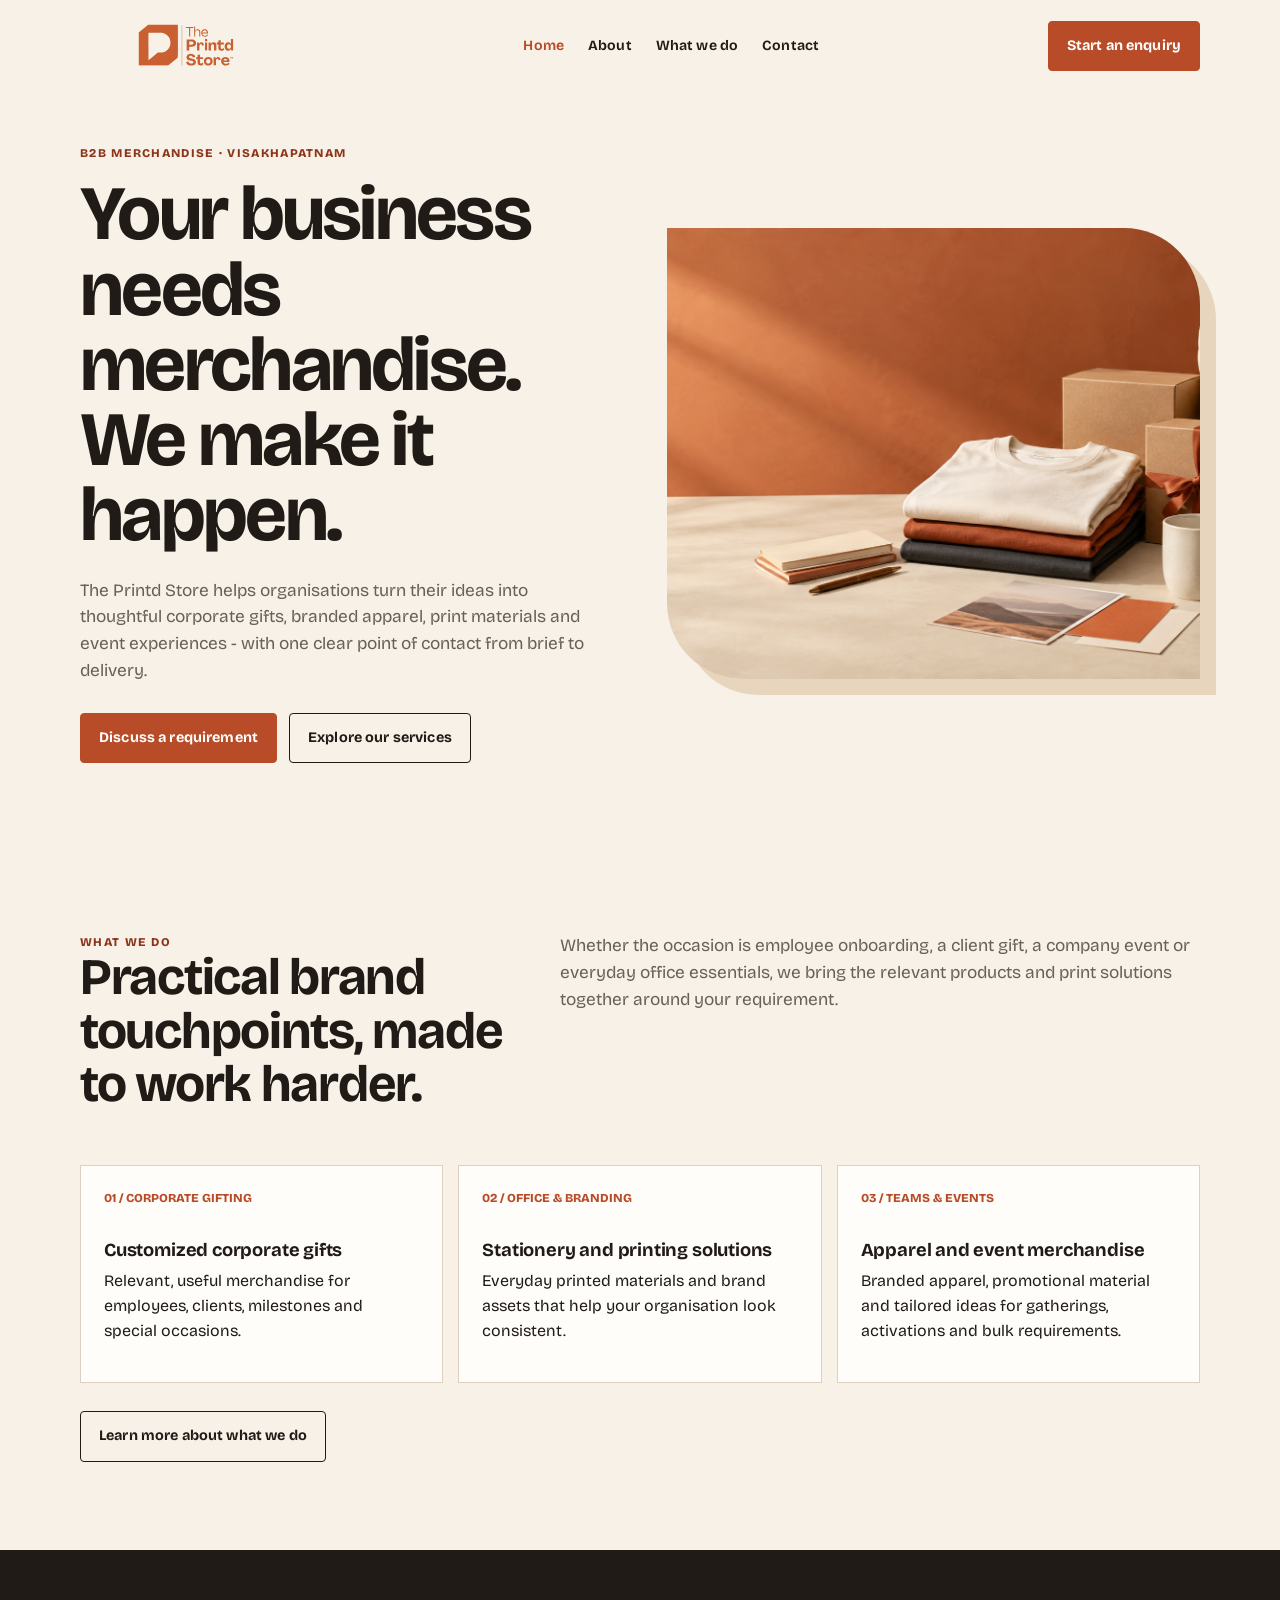
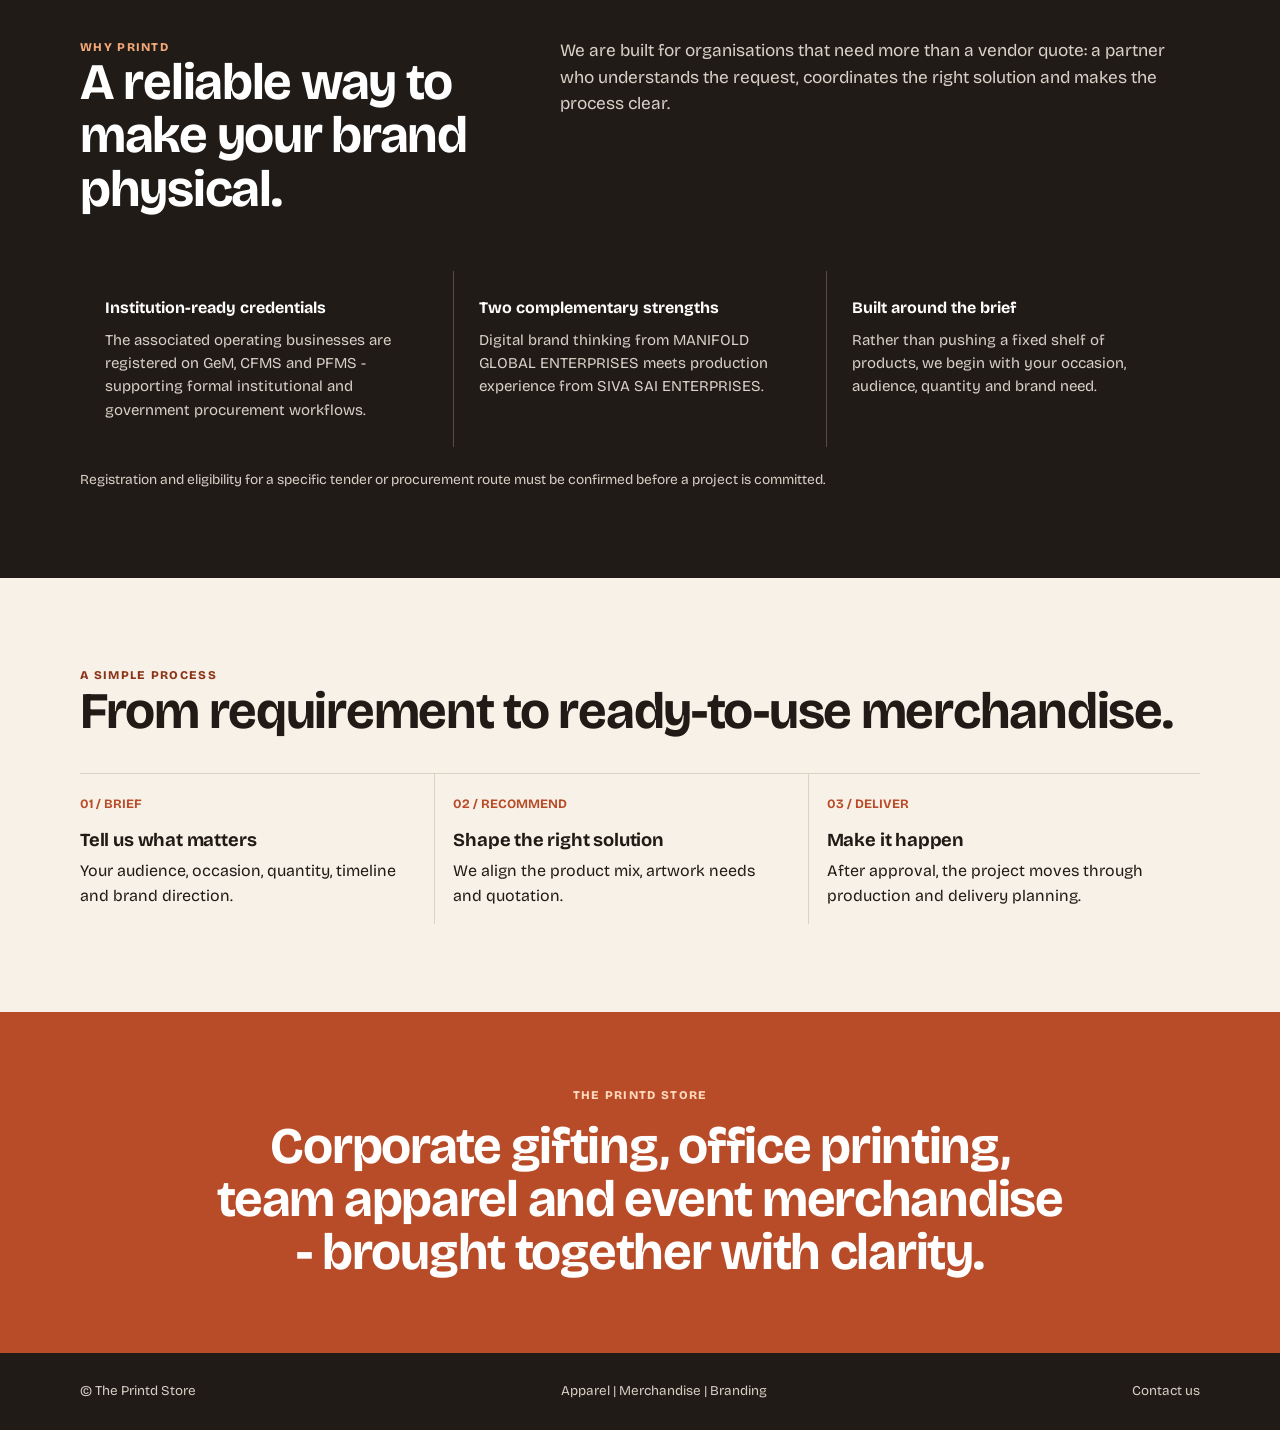
==== index.html @ 700ee6ad "Publish The Printd Store website draft" ====
<!doctype html>
<html lang="en"><head>
  <meta charset="UTF-8"><meta name="viewport" content="width=device-width, initial-scale=1.0">
  <meta name="description" content="The Printd Store creates B2B merchandise, corporate gifting, printing and branding solutions in Visakhapatnam.">
  <title>The Printd Store | Merchandise made for business</title><link rel="stylesheet" href="styles.css">
</head><body>
  <header class="wrap"><nav class="nav">
    <a class="brand" href="index.html" aria-label="The Printd Store home"><img src="assets/the-printd-store-header.svg" alt="The Printd Store"></a>
    <div class="links"><a aria-current="page" href="index.html">Home</a><a href="about.html">About</a><a href="services.html">What we do</a><a href="contact.html">Contact</a></div>
    <a class="button" href="contact.html">Start an enquiry</a>
  </nav></header>
  <main>
    <section class="hero wrap"><div class="hero-grid"><div>
      <div class="eyebrow">B2B Merchandise · Visakhapatnam</div>
      <h1>Your business needs merchandise.<br>We make it happen.</h1>
      <p class="lead">The Printd Store helps organisations turn their ideas into thoughtful corporate gifts, branded apparel, print materials and event experiences - with one clear point of contact from brief to delivery.</p>
      <div class="actions"><a class="button" href="contact.html">Discuss a requirement</a><a class="button outline" href="services.html">Explore our services</a></div>
    </div><img class="hero-image" src="assets/hero-merchandise.png" alt="Corporate merchandise including a mug, stationery, apparel and gift packaging"></div></section>
    <section id="solutions" class="wrap"><div class="split"><div><div class="eyebrow">What we do</div><h2>Practical brand touchpoints, made to work harder.</h2></div><p class="copy">Whether the occasion is employee onboarding, a client gift, a company event or everyday office essentials, we bring the relevant products and print solutions together around your requirement.</p></div>
      <div class="cards"><article class="card"><span class="num">01 / CORPORATE GIFTING</span><h3>Customized corporate gifts</h3><p>Relevant, useful merchandise for employees, clients, milestones and special occasions.</p></article><article class="card"><span class="num">02 / OFFICE &amp; BRANDING</span><h3>Stationery and printing solutions</h3><p>Everyday printed materials and brand assets that help your organisation look consistent.</p></article><article class="card"><span class="num">03 / TEAMS &amp; EVENTS</span><h3>Apparel and event merchandise</h3><p>Branded apparel, promotional material and tailored ideas for gatherings, activations and bulk requirements.</p></article></div>
      <div class="actions"><a class="button outline" href="services.html">Learn more about what we do</a></div>
    </section>
    <section class="why"><div class="wrap"><div class="split"><div><div class="eyebrow">Why Printd</div><h2>A reliable way to make your brand physical.</h2></div><p class="copy">We are built for organisations that need more than a vendor quote: a partner who understands the request, coordinates the right solution and makes the process clear.</p></div>
      <div class="why-grid"><div><strong>Institution-ready credentials</strong><p>The associated operating businesses are registered on GeM, CFMS and PFMS - supporting formal institutional and government procurement workflows.</p></div><div><strong>Two complementary strengths</strong><p>Digital brand thinking from MANIFOLD GLOBAL ENTERPRISES meets production experience from SIVA SAI ENTERPRISES.</p></div><div><strong>Built around the brief</strong><p>Rather than pushing a fixed shelf of products, we begin with your occasion, audience, quantity and brand need.</p></div></div>
      <p class="notice" style="color:#d9d0c7;margin:22px 0 0">Registration and eligibility for a specific tender or procurement route must be confirmed before a project is committed.</p>
    </div></section>
    <section class="wrap"><div class="eyebrow">A simple process</div><h2>From requirement to ready-to-use merchandise.</h2><div class="process"><div><strong>01 / BRIEF</strong><h3>Tell us what matters</h3><p>Your audience, occasion, quantity, timeline and brand direction.</p></div><div><strong>02 / RECOMMEND</strong><h3>Shape the right solution</h3><p>We align the product mix, artwork needs and quotation.</p></div><div><strong>03 / DELIVER</strong><h3>Make it happen</h3><p>After approval, the project moves through production and delivery planning.</p></div></div></section>
    <section class="statement"><div class="wrap"><div class="eyebrow">The Printd Store</div><h2>Corporate gifting, office printing, team apparel and event merchandise - brought together with clarity.</h2></div></section>
  </main><footer><div class="wrap footer-row"><span>© The Printd Store</span><span>Apparel | Merchandise | Branding</span><a href="contact.html">Contact us</a></div></footer>
</body></html>
---- styles.css ----
@font-face{font-family:'Bricolage Grotesque';src:url('assets/BricolageGrotesque-Variable.ttf') format('truetype');font-style:normal;font-weight:200 800;font-stretch:75% 100%;font-display:swap}
:root{--ink:#211b17;--cream:#f7f1e7;--paper:#fffdfa;--rust:#b94c28;--rust-dark:#8d351a;--sand:#e7d5bd;--muted:#696058;--line:#dfd1c1}*{box-sizing:border-box}html{scroll-behavior:smooth}body{margin:0;background:var(--cream);color:var(--ink);font:16px/1.55 'Bricolage Grotesque',Arial,sans-serif;font-optical-sizing:auto}a{color:inherit;text-decoration:none}.wrap{width:min(1120px,calc(100% - 40px));margin:auto}.nav{height:92px;display:flex;align-items:center;justify-content:space-between;gap:18px}.brand{display:flex;align-items:center;width:215px}.brand img{width:100%;height:auto;display:block}.links{display:flex;gap:24px;font-size:.88rem;font-weight:650;letter-spacing:.01em}.links a[aria-current=page]{color:var(--rust)}.button{display:inline-block;padding:13px 18px;border:1px solid var(--rust);border-radius:4px;background:var(--rust);color:#fff;font-size:.9rem;font-weight:700;letter-spacing:.01em;transition:.2s}.button:hover{background:var(--rust-dark);border-color:var(--rust-dark);transform:translateY(-1px)}.button.outline{background:transparent;color:var(--ink);border-color:var(--ink)}.eyebrow{color:var(--rust-dark);font-size:.74rem;font-weight:800;letter-spacing:.11em;text-transform:uppercase}h1,h2,h3,p{margin-top:0}h1{font-size:clamp(3rem,6vw,5.7rem);line-height:.98;letter-spacing:-.035em;margin:15px 0 24px}h2{font-size:clamp(2.1rem,4vw,3.45rem);line-height:1.04;letter-spacing:-.025em;margin-bottom:18px}h3{font-size:1.15rem;line-height:1.2;letter-spacing:-.01em;margin-bottom:8px}.lead,.copy{color:var(--muted);font-size:1.08rem}.hero{padding:52px 0 82px}.hero-grid{display:grid;grid-template-columns:1fr 1fr;gap:54px;align-items:center}.actions{display:flex;gap:12px;flex-wrap:wrap;margin-top:28px}.hero-image{width:100%;aspect-ratio:1.18/1;object-fit:cover;border-radius:0 76px 0 76px;box-shadow:16px 16px 0 var(--sand)}section{padding:88px 0}.split{display:grid;grid-template-columns:.8fr 1.2fr;gap:54px}.cards{display:grid;grid-template-columns:repeat(3,1fr);gap:15px;margin-top:36px}.card{min-height:210px;padding:23px;background:var(--paper);border:1px solid var(--line)}.card .num{display:block;color:var(--rust);font-size:.76rem;font-weight:800;margin-bottom:31px}.why{background:var(--ink);color:white}.why .copy{color:#d9d0c7}.why .eyebrow{color:#f3a878}.why-grid{display:grid;grid-template-columns:repeat(3,1fr);gap:1px;margin-top:37px;background:#574c44}.why-grid>div{padding:25px;background:var(--ink)}.why-grid strong{display:block;margin-bottom:8px}.why-grid p{margin:0;color:#d9d0c7;font-size:.94rem}.process{display:grid;grid-template-columns:repeat(3,1fr);margin-top:35px;border-top:1px solid var(--line)}.process>div{padding:20px 20px 0 0;margin-right:18px;border-right:1px solid var(--line)}.process>div:last-child{border:0}.process strong{display:block;color:var(--rust);font-size:.8rem;margin-bottom:15px}.statement{padding:74px 0;background:var(--rust);color:white;text-align:center}.statement h2{max-width:850px;margin:auto}.statement .eyebrow{color:#ffd9bd;margin-bottom:15px}.page-hero{padding:65px 0 64px;background:#ede0d0}.page-hero h1{max-width:760px}.about-grid,.contact-grid{display:grid;grid-template-columns:1fr 1fr;gap:22px}.panel{padding:30px;background:var(--paper);border:1px solid var(--line)}.panel p{margin-bottom:0;color:var(--muted)}.contact-list{display:grid;gap:12px;margin-top:27px}.contact-option{padding:20px;background:var(--paper);border:1px solid var(--line)}.contact-option small{display:block;color:var(--rust-dark);font-weight:bold;margin-bottom:4px}.form{display:grid;gap:14px}.form label{font-size:.84rem;font-weight:700}.form input,.form select,.form textarea{width:100%;margin-top:5px;border:1px solid #cdbba8;background:var(--paper);padding:11px;font:inherit}.form textarea{min-height:130px;resize:vertical}.notice{font-size:.86rem;color:var(--muted)}footer{padding:28px 0;background:var(--ink);color:#d7cec4;font-size:.84rem}.footer-row{display:flex;justify-content:space-between;gap:15px;flex-wrap:wrap}@media(max-width:760px){.wrap{width:min(100% - 32px,1120px)}.nav{height:72px}.brand{width:150px}.links{gap:12px;font-size:.8rem}.nav>.button{display:none}.hero,.page-hero{padding:42px 0 56px}.hero-grid,.split,.about-grid,.contact-grid{grid-template-columns:1fr;gap:28px}.cards,.why-grid{grid-template-columns:1fr}.process{grid-template-columns:1fr}.process>div{border:0;border-bottom:1px solid var(--line);padding-bottom:18px;margin:0}.hero-image{max-width:540px}section{padding:62px 0}}
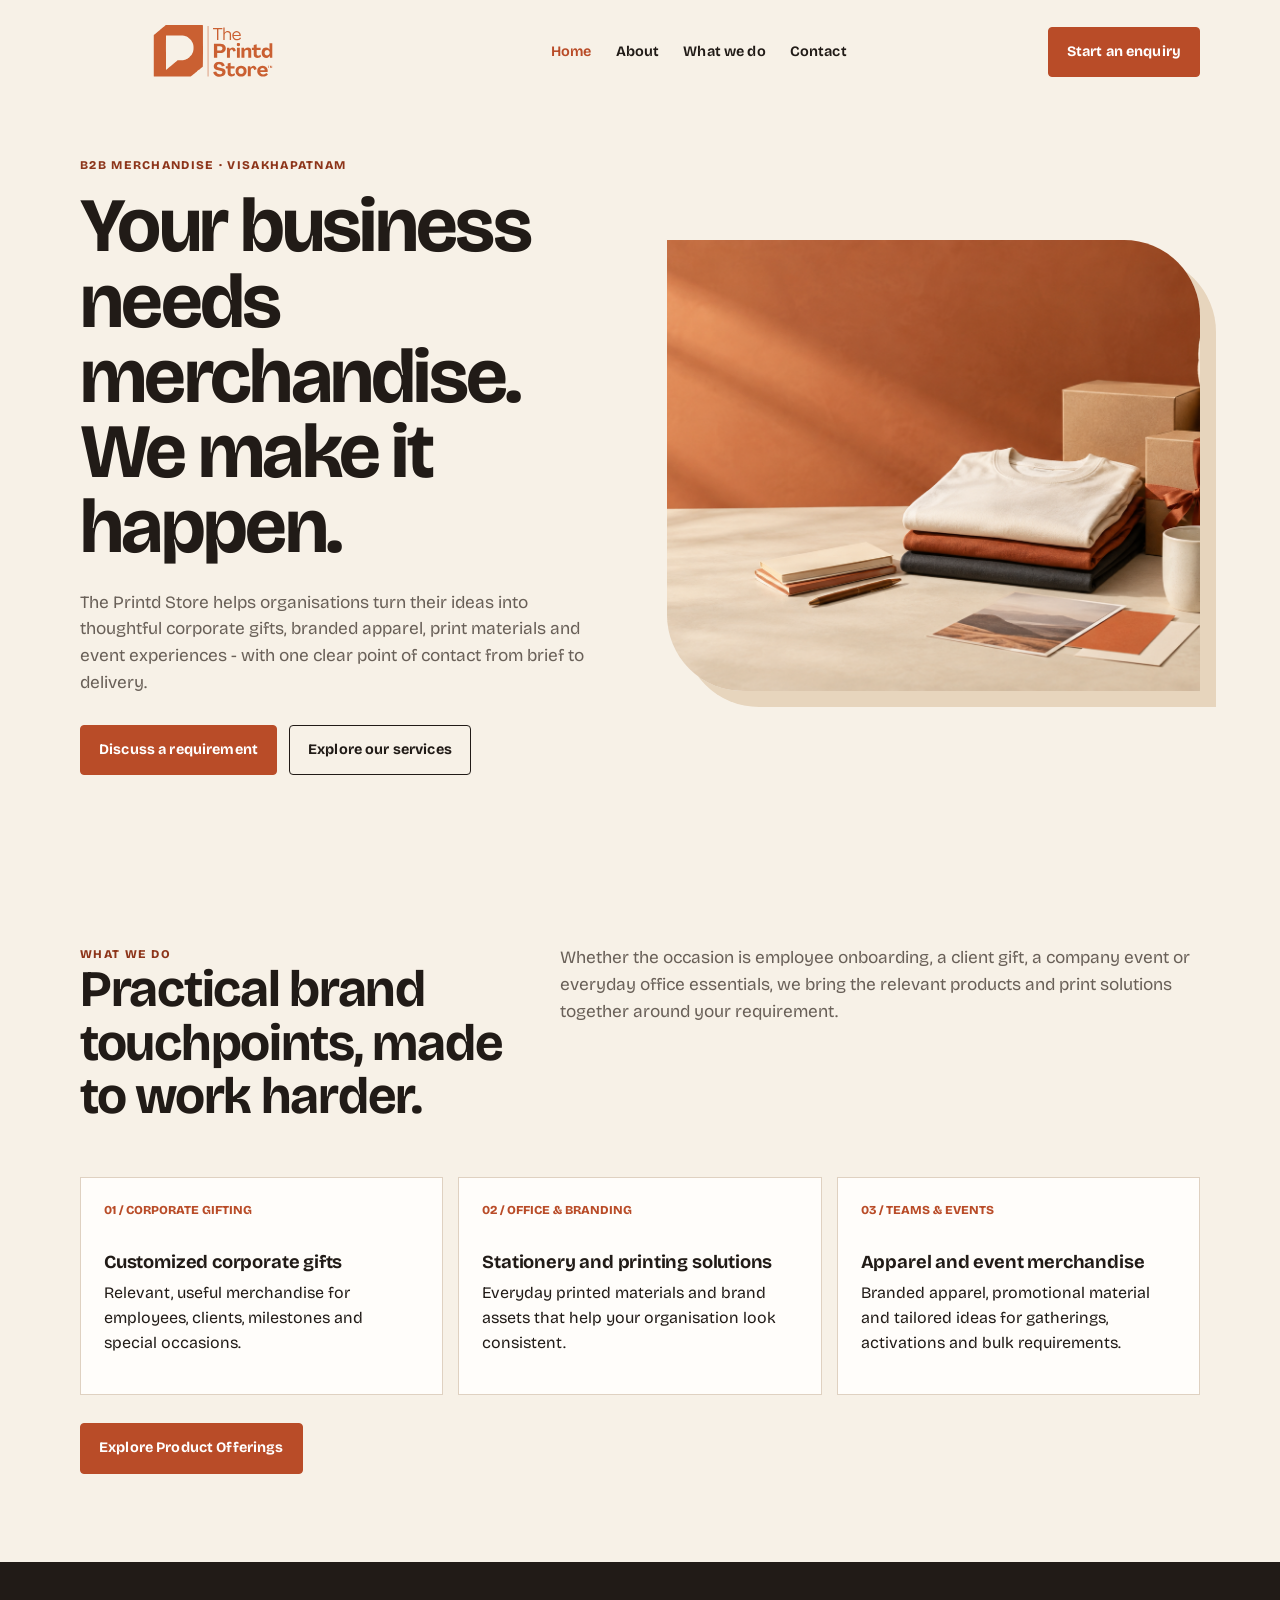
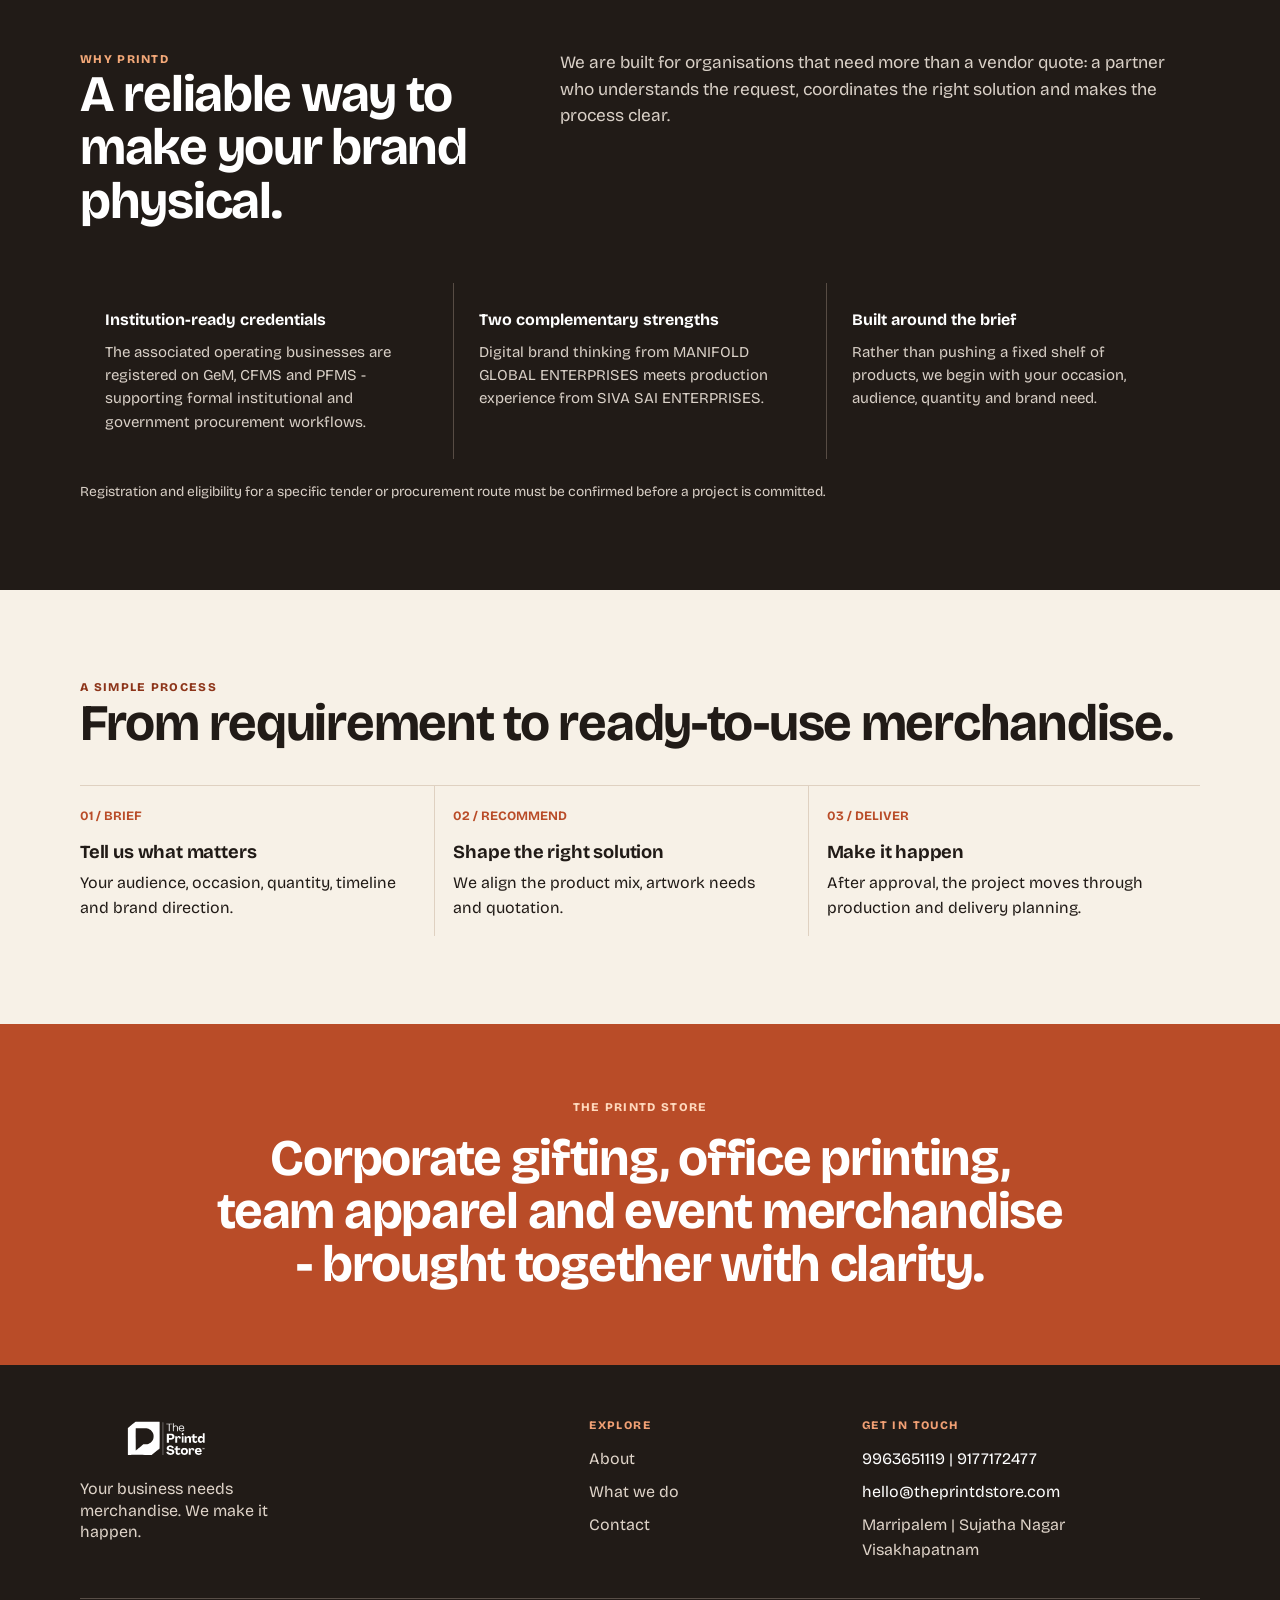
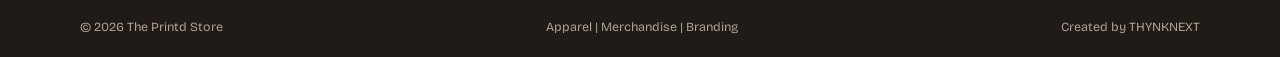
==== commit 5559f090: "Improve mobile layout and enable enquiry form" ====
--- a/index.html
+++ b/index.html
@@ -6,7 +6,8 @@
 </head><body>
   <header class="wrap"><nav class="nav">
     <a class="brand" href="index.html" aria-label="The Printd Store home"><img src="assets/the-printd-store-header.svg" alt="The Printd Store"></a>
-    <div class="links"><a aria-current="page" href="index.html">Home</a><a href="about.html">About</a><a href="services.html">What we do</a><a href="contact.html">Contact</a></div>
+    <button class="menu-toggle" type="button" aria-label="Open navigation" aria-expanded="false" aria-controls="site-nav"><span></span><span></span><span></span></button>
+    <div class="links" id="site-nav"><a aria-current="page" href="index.html">Home</a><a href="about.html">About</a><a href="services.html">What we do</a><a href="contact.html">Contact</a></div>
     <a class="button" href="contact.html">Start an enquiry</a>
   </nav></header>
   <main>
@@ -18,7 +19,7 @@
     </div><img class="hero-image" src="assets/hero-merchandise.png" alt="Corporate merchandise including a mug, stationery, apparel and gift packaging"></div></section>
     <section id="solutions" class="wrap"><div class="split"><div><div class="eyebrow">What we do</div><h2>Practical brand touchpoints, made to work harder.</h2></div><p class="copy">Whether the occasion is employee onboarding, a client gift, a company event or everyday office essentials, we bring the relevant products and print solutions together around your requirement.</p></div>
       <div class="cards"><article class="card"><span class="num">01 / CORPORATE GIFTING</span><h3>Customized corporate gifts</h3><p>Relevant, useful merchandise for employees, clients, milestones and special occasions.</p></article><article class="card"><span class="num">02 / OFFICE &amp; BRANDING</span><h3>Stationery and printing solutions</h3><p>Everyday printed materials and brand assets that help your organisation look consistent.</p></article><article class="card"><span class="num">03 / TEAMS &amp; EVENTS</span><h3>Apparel and event merchandise</h3><p>Branded apparel, promotional material and tailored ideas for gatherings, activations and bulk requirements.</p></article></div>
-      <div class="actions"><a class="button outline" href="services.html">Learn more about what we do</a></div>
+      <div class="actions"><a class="button" href="services.html">Explore Product Offerings</a></div>
     </section>
     <section class="why"><div class="wrap"><div class="split"><div><div class="eyebrow">Why Printd</div><h2>A reliable way to make your brand physical.</h2></div><p class="copy">We are built for organisations that need more than a vendor quote: a partner who understands the request, coordinates the right solution and makes the process clear.</p></div>
       <div class="why-grid"><div><strong>Institution-ready credentials</strong><p>The associated operating businesses are registered on GeM, CFMS and PFMS - supporting formal institutional and government procurement workflows.</p></div><div><strong>Two complementary strengths</strong><p>Digital brand thinking from MANIFOLD GLOBAL ENTERPRISES meets production experience from SIVA SAI ENTERPRISES.</p></div><div><strong>Built around the brief</strong><p>Rather than pushing a fixed shelf of products, we begin with your occasion, audience, quantity and brand need.</p></div></div>
@@ -26,5 +27,5 @@
     </div></section>
     <section class="wrap"><div class="eyebrow">A simple process</div><h2>From requirement to ready-to-use merchandise.</h2><div class="process"><div><strong>01 / BRIEF</strong><h3>Tell us what matters</h3><p>Your audience, occasion, quantity, timeline and brand direction.</p></div><div><strong>02 / RECOMMEND</strong><h3>Shape the right solution</h3><p>We align the product mix, artwork needs and quotation.</p></div><div><strong>03 / DELIVER</strong><h3>Make it happen</h3><p>After approval, the project moves through production and delivery planning.</p></div></div></section>
     <section class="statement"><div class="wrap"><div class="eyebrow">The Printd Store</div><h2>Corporate gifting, office printing, team apparel and event merchandise - brought together with clarity.</h2></div></section>
-  </main><footer><div class="wrap footer-row"><span>© The Printd Store</span><span>Apparel | Merchandise | Branding</span><a href="contact.html">Contact us</a></div></footer>
+  </main><footer class="site-footer"><div class="wrap"><div class="footer-grid"><div><img class="footer-logo" src="assets/the-printd-store-header.svg" alt="The Printd Store"><p class="footer-tagline">Your business needs merchandise. We make it happen.</p></div><div><p class="footer-title">Explore</p><div class="footer-links"><a href="about.html">About</a><a href="services.html">What we do</a><a href="contact.html">Contact</a></div></div><div><p class="footer-title">Get in touch</p><div class="footer-contact"><a href="tel:+919963651119">9963651119 | 9177172477</a><a href="mailto:hello@theprintdstore.com">hello@theprintdstore.com</a><span>Marripalem | Sujatha Nagar<br>Visakhapatnam</span></div></div></div><div class="footer-bottom"><span>© 2026 The Printd Store</span><span>Apparel | Merchandise | Branding</span><span>Created by THYNKNEXT</span></div></div></footer><script src="menu.js"></script>
 </body></html>
--- a/styles.css
+++ b/styles.css
@@ -1,2 +1,7 @@
 @font-face{font-family:'Bricolage Grotesque';src:url('assets/BricolageGrotesque-Variable.ttf') format('truetype');font-style:normal;font-weight:200 800;font-stretch:75% 100%;font-display:swap}
-:root{--ink:#211b17;--cream:#f7f1e7;--paper:#fffdfa;--rust:#b94c28;--rust-dark:#8d351a;--sand:#e7d5bd;--muted:#696058;--line:#dfd1c1}*{box-sizing:border-box}html{scroll-behavior:smooth}body{margin:0;background:var(--cream);color:var(--ink);font:16px/1.55 'Bricolage Grotesque',Arial,sans-serif;font-optical-sizing:auto}a{color:inherit;text-decoration:none}.wrap{width:min(1120px,calc(100% - 40px));margin:auto}.nav{height:92px;display:flex;align-items:center;justify-content:space-between;gap:18px}.brand{display:flex;align-items:center;width:215px}.brand img{width:100%;height:auto;display:block}.links{display:flex;gap:24px;font-size:.88rem;font-weight:650;letter-spacing:.01em}.links a[aria-current=page]{color:var(--rust)}.button{display:inline-block;padding:13px 18px;border:1px solid var(--rust);border-radius:4px;background:var(--rust);color:#fff;font-size:.9rem;font-weight:700;letter-spacing:.01em;transition:.2s}.button:hover{background:var(--rust-dark);border-color:var(--rust-dark);transform:translateY(-1px)}.button.outline{background:transparent;color:var(--ink);border-color:var(--ink)}.eyebrow{color:var(--rust-dark);font-size:.74rem;font-weight:800;letter-spacing:.11em;text-transform:uppercase}h1,h2,h3,p{margin-top:0}h1{font-size:clamp(3rem,6vw,5.7rem);line-height:.98;letter-spacing:-.035em;margin:15px 0 24px}h2{font-size:clamp(2.1rem,4vw,3.45rem);line-height:1.04;letter-spacing:-.025em;margin-bottom:18px}h3{font-size:1.15rem;line-height:1.2;letter-spacing:-.01em;margin-bottom:8px}.lead,.copy{color:var(--muted);font-size:1.08rem}.hero{padding:52px 0 82px}.hero-grid{display:grid;grid-template-columns:1fr 1fr;gap:54px;align-items:center}.actions{display:flex;gap:12px;flex-wrap:wrap;margin-top:28px}.hero-image{width:100%;aspect-ratio:1.18/1;object-fit:cover;border-radius:0 76px 0 76px;box-shadow:16px 16px 0 var(--sand)}section{padding:88px 0}.split{display:grid;grid-template-columns:.8fr 1.2fr;gap:54px}.cards{display:grid;grid-template-columns:repeat(3,1fr);gap:15px;margin-top:36px}.card{min-height:210px;padding:23px;background:var(--paper);border:1px solid var(--line)}.card .num{display:block;color:var(--rust);font-size:.76rem;font-weight:800;margin-bottom:31px}.why{background:var(--ink);color:white}.why .copy{color:#d9d0c7}.why .eyebrow{color:#f3a878}.why-grid{display:grid;grid-template-columns:repeat(3,1fr);gap:1px;margin-top:37px;background:#574c44}.why-grid>div{padding:25px;background:var(--ink)}.why-grid strong{display:block;margin-bottom:8px}.why-grid p{margin:0;color:#d9d0c7;font-size:.94rem}.process{display:grid;grid-template-columns:repeat(3,1fr);margin-top:35px;border-top:1px solid var(--line)}.process>div{padding:20px 20px 0 0;margin-right:18px;border-right:1px solid var(--line)}.process>div:last-child{border:0}.process strong{display:block;color:var(--rust);font-size:.8rem;margin-bottom:15px}.statement{padding:74px 0;background:var(--rust);color:white;text-align:center}.statement h2{max-width:850px;margin:auto}.statement .eyebrow{color:#ffd9bd;margin-bottom:15px}.page-hero{padding:65px 0 64px;background:#ede0d0}.page-hero h1{max-width:760px}.about-grid,.contact-grid{display:grid;grid-template-columns:1fr 1fr;gap:22px}.panel{padding:30px;background:var(--paper);border:1px solid var(--line)}.panel p{margin-bottom:0;color:var(--muted)}.contact-list{display:grid;gap:12px;margin-top:27px}.contact-option{padding:20px;background:var(--paper);border:1px solid var(--line)}.contact-option small{display:block;color:var(--rust-dark);font-weight:bold;margin-bottom:4px}.form{display:grid;gap:14px}.form label{font-size:.84rem;font-weight:700}.form input,.form select,.form textarea{width:100%;margin-top:5px;border:1px solid #cdbba8;background:var(--paper);padding:11px;font:inherit}.form textarea{min-height:130px;resize:vertical}.notice{font-size:.86rem;color:var(--muted)}footer{padding:28px 0;background:var(--ink);color:#d7cec4;font-size:.84rem}.footer-row{display:flex;justify-content:space-between;gap:15px;flex-wrap:wrap}@media(max-width:760px){.wrap{width:min(100% - 32px,1120px)}.nav{height:72px}.brand{width:150px}.links{gap:12px;font-size:.8rem}.nav>.button{display:none}.hero,.page-hero{padding:42px 0 56px}.hero-grid,.split,.about-grid,.contact-grid{grid-template-columns:1fr;gap:28px}.cards,.why-grid{grid-template-columns:1fr}.process{grid-template-columns:1fr}.process>div{border:0;border-bottom:1px solid var(--line);padding-bottom:18px;margin:0}.hero-image{max-width:540px}section{padding:62px 0}}
+:root{--ink:#211b17;--cream:#f7f1e7;--paper:#fffdfa;--rust:#b94c28;--rust-dark:#8d351a;--sand:#e7d5bd;--muted:#696058;--line:#dfd1c1}*{box-sizing:border-box}html{scroll-behavior:smooth}body{margin:0;background:var(--cream);color:var(--ink);font:16px/1.55 'Bricolage Grotesque',Arial,sans-serif;font-optical-sizing:auto}a{color:inherit;text-decoration:none}.wrap{width:min(1120px,calc(100% - 40px));margin:auto}
+.nav{height:104px;display:flex;align-items:center;justify-content:space-between;gap:22px;position:relative}.brand{display:flex;align-items:center;width:270px;flex:0 0 auto}.brand img{width:100%;height:auto;display:block}.links{display:flex;align-items:center;gap:24px;font-size:.9rem;font-weight:650;letter-spacing:.01em}.links a[aria-current=page]{color:var(--rust)}.menu-toggle{display:none;border:0;background:transparent;width:44px;height:44px;padding:10px;cursor:pointer}.menu-toggle span{display:block;width:24px;height:2px;background:var(--ink);margin:5px auto;transition:.2s}
+.button{display:inline-block;padding:13px 18px;border:1px solid var(--rust);border-radius:4px;background:var(--rust);color:#fff;font-size:.9rem;font-weight:700;letter-spacing:.01em;transition:.2s}.button:hover{background:var(--rust-dark);border-color:var(--rust-dark);transform:translateY(-1px)}.button.outline{background:transparent;color:var(--ink);border-color:var(--ink)}.eyebrow{color:var(--rust-dark);font-size:.74rem;font-weight:800;letter-spacing:.11em;text-transform:uppercase}h1,h2,h3,p{margin-top:0}h1{font-size:clamp(3rem,6vw,5.7rem);line-height:.98;letter-spacing:-.035em;margin:15px 0 24px}h2{font-size:clamp(2.1rem,4vw,3.45rem);line-height:1.04;letter-spacing:-.025em;margin-bottom:18px}h3{font-size:1.15rem;line-height:1.2;letter-spacing:-.01em;margin-bottom:8px}.lead,.copy{color:var(--muted);font-size:1.08rem}
+.hero{padding:52px 0 82px}.hero-grid{display:grid;grid-template-columns:1fr 1fr;gap:54px;align-items:center}.actions{display:flex;gap:12px;flex-wrap:wrap;margin-top:28px}.hero-image{width:100%;aspect-ratio:1.18/1;object-fit:cover;border-radius:0 76px 0 76px;box-shadow:16px 16px 0 var(--sand)}section{padding:88px 0}.split{display:grid;grid-template-columns:.8fr 1.2fr;gap:54px}.cards{display:grid;grid-template-columns:repeat(3,1fr);gap:15px;margin-top:36px}.card{min-height:210px;padding:23px;background:var(--paper);border:1px solid var(--line)}.card .num{display:block;color:var(--rust);font-size:.76rem;font-weight:800;margin-bottom:31px}.why{background:var(--ink);color:white}.why .copy{color:#d9d0c7}.why .eyebrow{color:#f3a878}.why-grid{display:grid;grid-template-columns:repeat(3,1fr);gap:1px;margin-top:37px;background:#574c44}.why-grid>div{padding:25px;background:var(--ink)}.why-grid strong{display:block;margin-bottom:8px}.why-grid p{margin:0;color:#d9d0c7;font-size:.94rem}.process{display:grid;grid-template-columns:repeat(3,1fr);margin-top:35px;border-top:1px solid var(--line)}.process>div{padding:20px 20px 0 0;margin-right:18px;border-right:1px solid var(--line)}.process>div:last-child{border:0}.process strong{display:block;color:var(--rust);font-size:.8rem;margin-bottom:15px}.statement{padding:74px 0;background:var(--rust);color:white;text-align:center}.statement h2{max-width:850px;margin:auto}.statement .eyebrow{color:#ffd9bd;margin-bottom:15px}.page-hero{padding:65px 0 64px;background:#ede0d0}.page-hero h1{max-width:760px}.about-grid,.contact-grid{display:grid;grid-template-columns:1fr 1fr;gap:22px}.panel{padding:30px;background:var(--paper);border:1px solid var(--line)}.panel p{margin-bottom:0;color:var(--muted)}.contact-list{display:grid;gap:12px;margin-top:27px}.contact-option{padding:20px;background:var(--paper);border:1px solid var(--line)}.contact-option small{display:block;color:var(--rust-dark);font-weight:bold;margin-bottom:4px}.form{display:grid;gap:14px}.form label{font-size:.84rem;font-weight:700}.form input,.form select,.form textarea{width:100%;margin-top:5px;border:1px solid #cdbba8;background:var(--paper);padding:11px;font:inherit}.form textarea{min-height:130px;resize:vertical}.notice{font-size:.86rem;color:var(--muted)}
+.site-footer{padding:52px 0 20px;background:var(--ink);color:#dfd4c9}.footer-grid{display:grid;grid-template-columns:1.4fr .7fr 1fr;gap:36px;padding-bottom:36px}.footer-logo{width:175px;display:block;filter:brightness(0) invert(1);margin-bottom:17px}.footer-tagline{font-size:1rem;line-height:1.35;margin:0;max-width:250px}.footer-title{color:#f1a074;font-size:.72rem;font-weight:800;letter-spacing:.12em;text-transform:uppercase;margin:0 0 12px}.footer-links{display:grid;gap:8px}.footer-links a:hover{color:white}.footer-contact{display:grid;gap:8px}.footer-contact a{color:white}.footer-bottom{padding-top:18px;border-top:1px solid #584e47;font-size:.78rem;color:#aca097;display:flex;justify-content:space-between;gap:15px;flex-wrap:wrap}
+@media(max-width:760px){.wrap{width:min(100% - 32px,1120px)}.nav{height:90px}.brand{width:205px}.menu-toggle{display:block;margin-left:auto}.nav>.button{display:none}.links{display:none;position:absolute;z-index:20;top:80px;left:0;right:0;padding:20px;background:var(--paper);border:1px solid var(--line);box-shadow:0 15px 35px rgba(33,27,23,.12);flex-direction:column;align-items:stretch;gap:0;font-size:1rem}.links a{padding:13px 0;border-bottom:1px solid var(--line)}.links a:last-child{border:0}.nav.nav-open .links{display:flex}.nav.nav-open .menu-toggle span:first-child{transform:translateY(7px) rotate(45deg)}.nav.nav-open .menu-toggle span:nth-child(2){opacity:0}.nav.nav-open .menu-toggle span:last-child{transform:translateY(-7px) rotate(-45deg)}h1{font-size:clamp(2.65rem,12vw,3.55rem);line-height:.97;letter-spacing:-.035em;margin-bottom:19px}h2{font-size:clamp(2rem,9.4vw,2.75rem)}.lead,.copy{font-size:1rem;line-height:1.52}.hero,.page-hero{padding:38px 0 54px}.hero-grid,.split,.about-grid,.contact-grid{grid-template-columns:1fr;gap:28px}.hero-image{max-width:540px;border-radius:0 52px 0 52px}.actions{display:grid;grid-template-columns:1fr;gap:10px}.actions .button{text-align:center}.cards,.why-grid{grid-template-columns:1fr}.process{grid-template-columns:1fr}.process>div{border:0;border-bottom:1px solid var(--line);padding-bottom:18px;margin:0}.site-footer{padding:42px 0 18px}.footer-grid{grid-template-columns:1fr;gap:29px;padding-bottom:30px}.footer-logo{width:190px}.footer-tagline{max-width:290px}.footer-bottom{display:grid;gap:7px}.page-hero h1{max-width:530px}section{padding:62px 0}}
